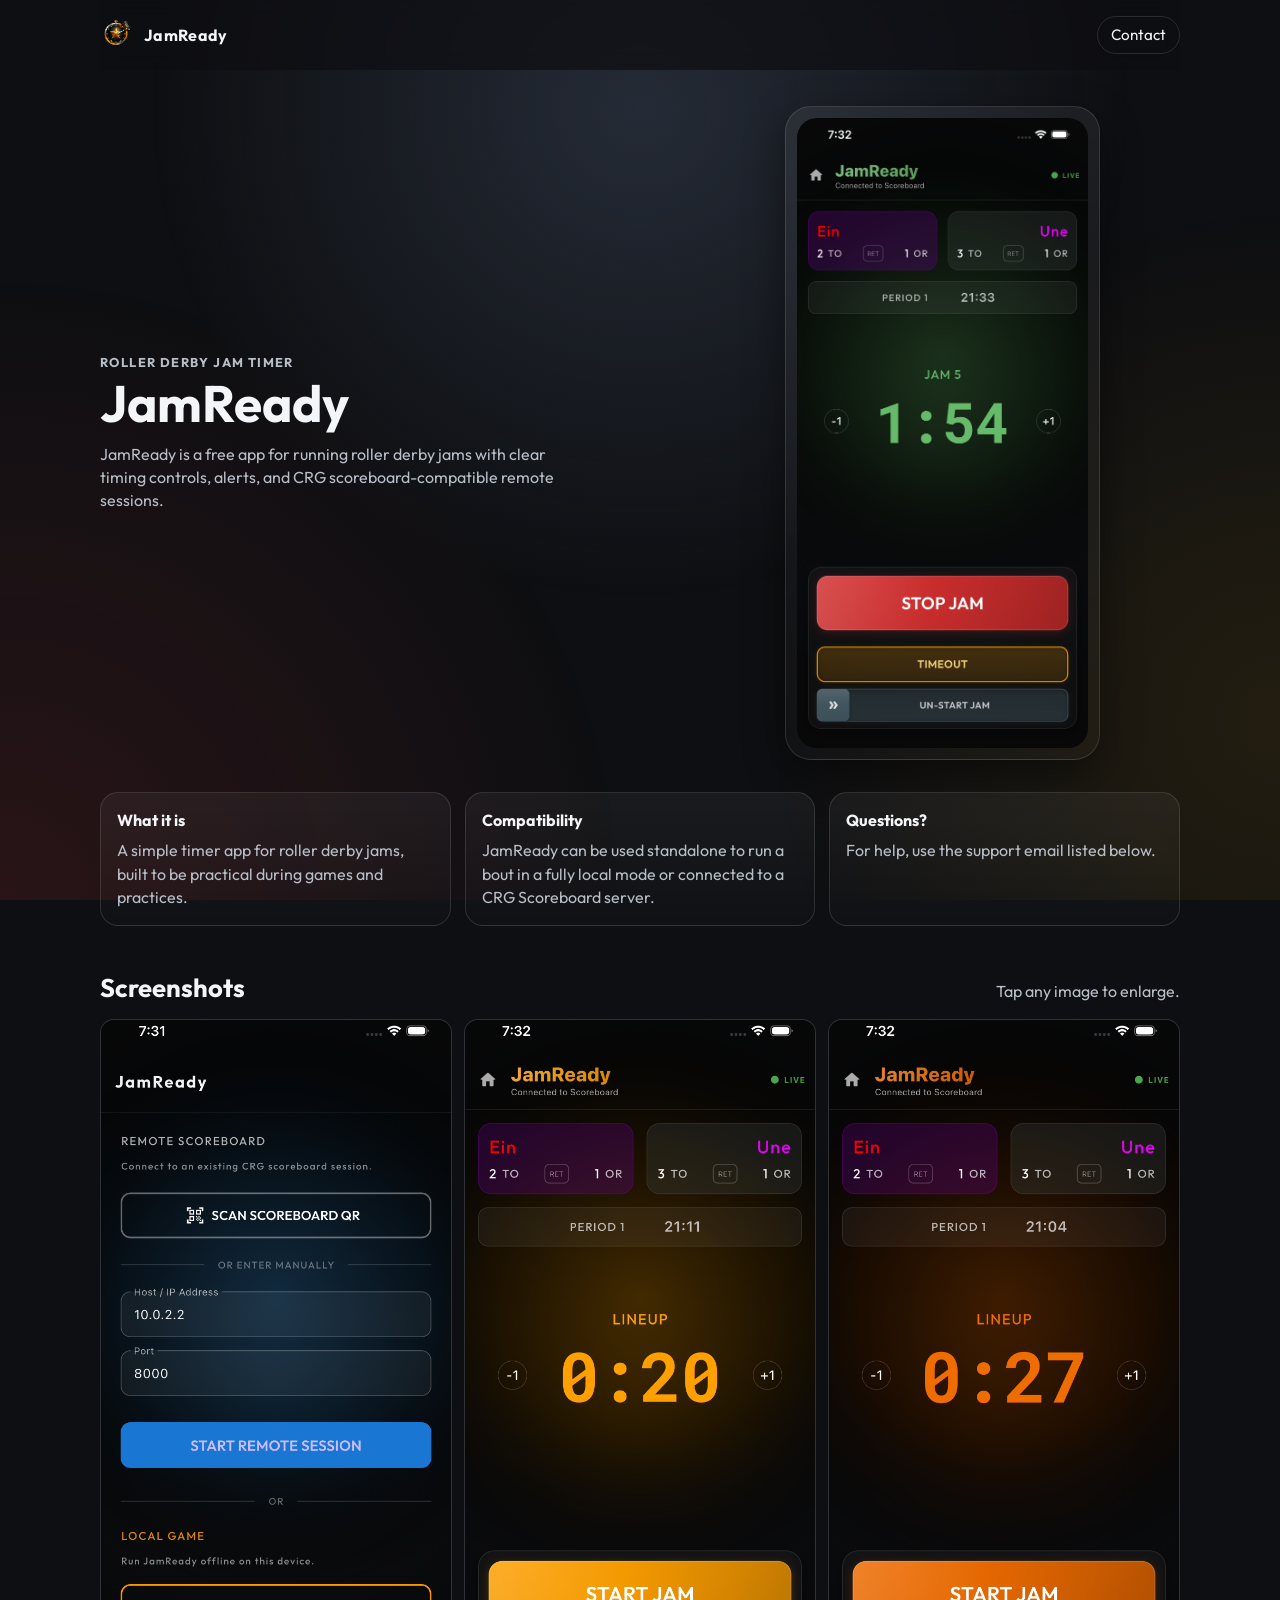
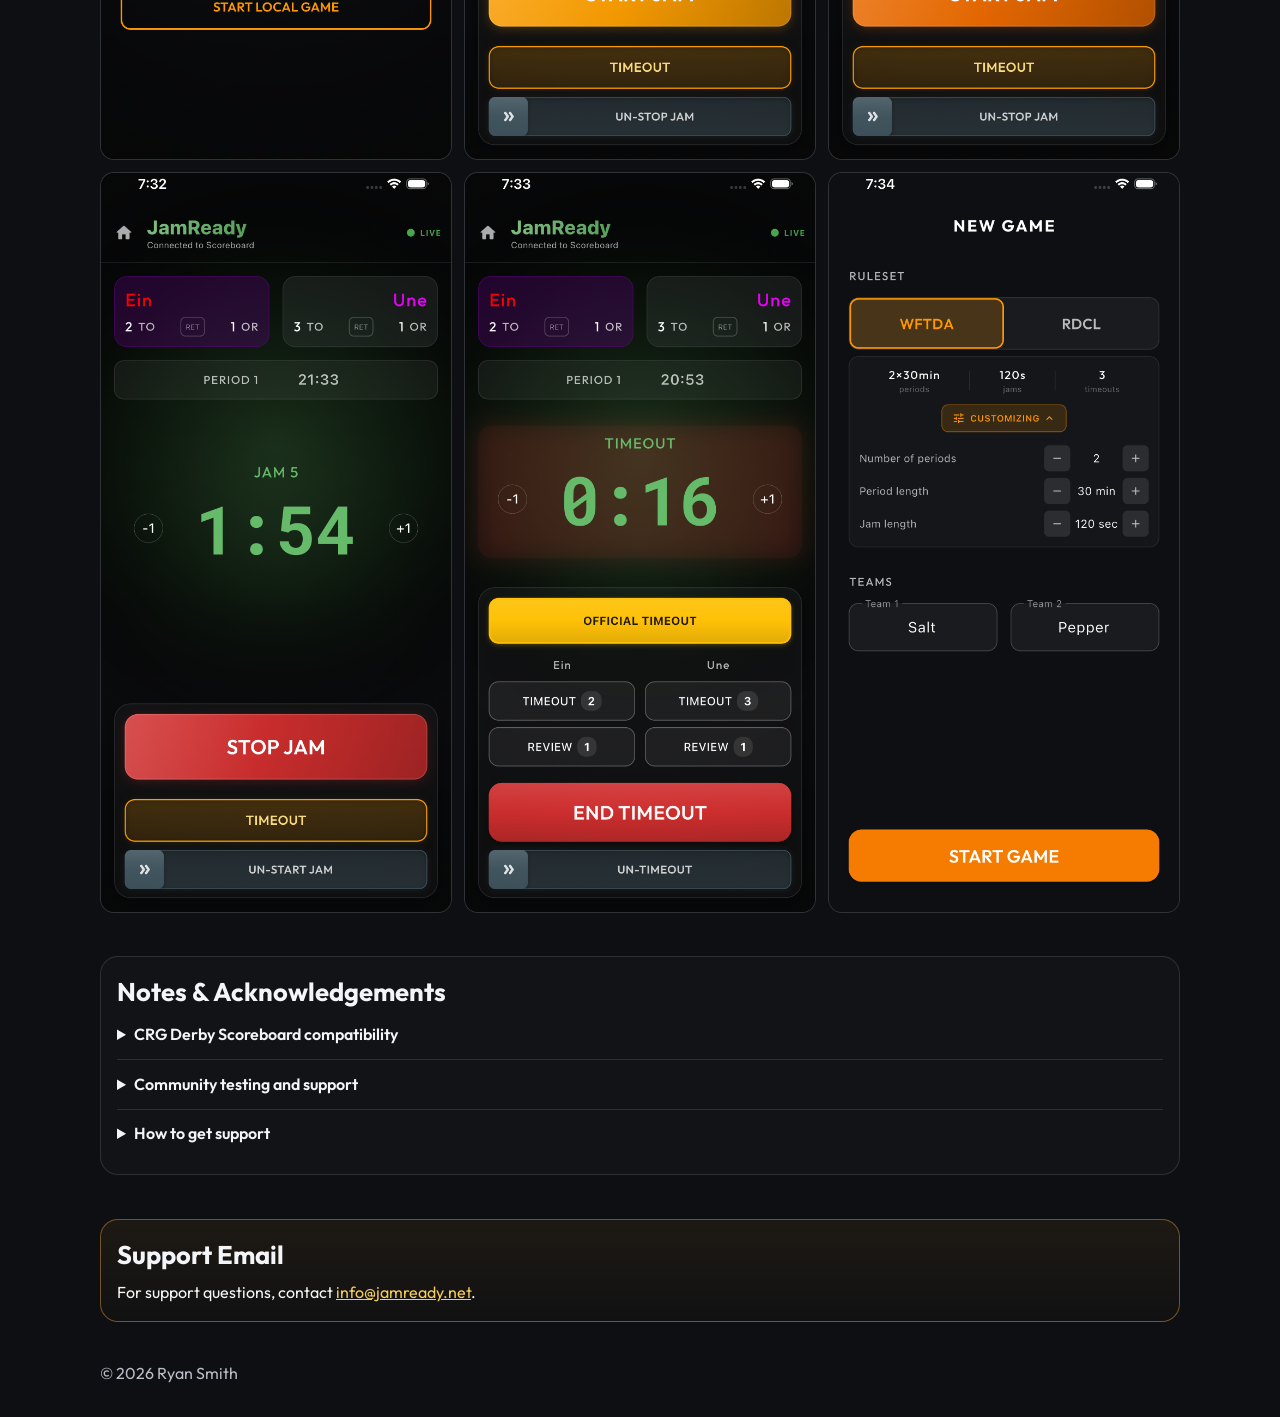
==== support-page/index.html @ 0a250251 "Update scoreboard compatibility note on support page - Clarified that JamReady is tested against spe" ====
<!doctype html>
<html lang="en">
  <head>
    <meta charset="UTF-8" />
    <meta name="viewport" content="width=device-width, initial-scale=1" />
    <title>JamReady</title>
    <meta
      name="description"
      content="JamReady is a free roller derby jam timer app with local and remote scoreboard-compatible modes."
    />
    <link rel="icon" type="image/png" href="assets/icon/icon.png" />
    <link rel="preconnect" href="https://fonts.googleapis.com" />
    <link rel="preconnect" href="https://fonts.gstatic.com" crossorigin />
    <link
      href="https://fonts.googleapis.com/css2?family=Outfit:wght@400;500;600;700;800&family=Roboto+Mono:wght@500;700&display=swap"
      rel="stylesheet"
    />
    <link rel="stylesheet" href="styles.css" />
  </head>
  <body>
    <div class="bg-glow" aria-hidden="true"></div>

    <header class="site-header wrap">
      <a class="brand" href="#top" aria-label="JamReady home">
        <img src="assets/icon/icon.png" alt="JamReady icon" />
        <span>JamReady</span>
      </a>
      <a class="support-link" href="#support">Contact</a>
    </header>

    <main id="top">
      <section class="hero wrap">
        <div class="hero-copy">
          <p class="eyebrow">Roller Derby Jam Timer</p>
          <h1>JamReady</h1>
          <p>
            JamReady is a free app for running roller derby jams with clear
            timing controls, alerts, and CRG scoreboard-compatible remote sessions.
          </p>
        </div>
        <div class="hero-shot">
          <img
            src="assets/screenshots/stop-jam.png"
            alt="JamReady stop jam"
            loading="eager"
          />
        </div>
      </section>

      <section class="highlights wrap" aria-label="Key app highlights">
        <article>
          <h2>What it is</h2>
          <p>
            A simple timer app for roller derby jams, built to be practical
            during games and practices.
          </p>
        </article>
        <article>
          <h2>Compatibility</h2>
          <p>
            JamReady can be used standalone to run a bout in a fully
            local mode or connected to a CRG Scoreboard server.
          </p>
        </article>
        <article>
          <h2>Questions?</h2>
          <p>
            For help, use the support email listed below.
          </p>
        </article>
      </section>

      <section id="screenshots" class="screens wrap">
        <div class="section-head">
          <h2>Screenshots</h2>
          <p>Tap any image to enlarge.</p>
        </div>
        <div class="shot-grid">
          <button class="shot" data-full="assets/screenshots/home-page.png">
            <img src="assets/screenshots/home-page.png" alt="Home page screen" loading="lazy" />
          </button>
          <button class="shot" data-full="assets/screenshots/lineup-warning.png">
            <img src="assets/screenshots/lineup-warning.png" alt="Lineup warning state" loading="lazy" />
          </button>
          <button class="shot" data-full="assets/screenshots/lineup-alert.png">
            <img src="assets/screenshots/lineup-alert.png" alt="Lineup alert state" loading="lazy" />
          </button>
          <button class="shot" data-full="assets/screenshots/stop-jam.png">
            <img src="assets/screenshots/stop-jam.png" alt="Stop jam control state" loading="lazy" />
          </button>
          <button class="shot" data-full="assets/screenshots/timeout.png">
            <img src="assets/screenshots/timeout.png" alt="Timeout control state" loading="lazy" />
          </button>
          <button class="shot" data-full="assets/screenshots/custom-local.png">
            <img src="assets/screenshots/custom-local.png" alt="Local mode setup screen" loading="lazy" />
          </button>
        </div>
      </section>

      <section id="faq" class="faq wrap">
        <h2>Notes & Acknowledgements</h2>
        <details>
          <summary>CRG Derby Scoreboard compatibility</summary>
          <p>
            JamReady is an independent project, but is compatible with
            <a href="https://github.com/rollerderby/scoreboard" target="_blank" rel="noopener noreferrer">CRG Derby Scoreboard</a>.
            The work they've done for the community is greatly appreciated!
          </p>
          <p>JamReady is tested against the following scoreboard versions before releases but may work with other versions.</p>
          <ul>
            <li>v2023.7</li>
            <li>v2025.0</li>
            <li>v2025.1</li>
            <li>v2025.2</li>
            <li>v2025.3</li>
            <li>v2025.4</li>
            <li>v2025.5</li>
            <li>v2025.6</li>
            <li>v2025.7</li>
            <li>v2025.8</li>
            <li>v2025.9</li>
          </ul>
        </details>
        <details>
          <summary>Community testing and support</summary>
          <p>
            Thanks to
            <a href="https://www.seattlederbybrats.com" target="_blank" rel="noopener noreferrer">Seattle Derby Brats</a>
            and
            <a href="https://sites.google.com/rainierrollerriot.com/rainierrollerriot/" target="_blank" rel="noopener noreferrer">Rainier Roller Riot</a>,
            both 501(c)(3) organizations, for helping test this app.
            If you are able, please consider making a small donation to support their programs.
          </p>
        </details>
        <details>
          <summary>How to get support</summary>
          <p>
            Email
            <a href="mailto:info@jamready.net">info@jamready.net</a>
            with your device model, app version, and a short issue summary.
          </p>
        </details>
      </section>

      <section id="support" class="support wrap">
        <h2>Support Email</h2>
        <p>
          For support questions, contact
          <a href="mailto:info@jamready.net">info@jamready.net</a>.
        </p>
      </section>
    </main>

    <footer class="site-footer wrap">
      <p>© <span id="year"></span> Ryan Smith</p>
    </footer>

    <dialog id="lightbox" class="lightbox">
      <button class="lightbox-close" aria-label="Close image">Close</button>
      <img src="" alt="Expanded screenshot" />
    </dialog>

    <script src="script.js"></script>
  </body>
</html>
---- support-page/styles.css ----
:root {
  --bg: #0e0f12;
  --bg-soft: #14161b;
  --panel: #1e2229;
  --text: #f3f5f8;
  --muted: #b8bec8;
  --healthy: #16a34a;
  --warn: #e6a400;
  --alert: #c4572a;
  --critical: #cf3636;
  --line: rgba(255, 255, 255, 0.12);
  --radius: 18px;
  --shadow: 0 14px 40px rgba(0, 0, 0, 0.45);
}

* {
  box-sizing: border-box;
}

html,
body {
  margin: 0;
  padding: 0;
}

body {
  font-family: "Outfit", "Segoe UI", sans-serif;
  color: var(--text);
  background: var(--bg);
  min-height: 100vh;
  line-height: 1.45;
}

.bg-glow {
  position: fixed;
  inset: 0;
  pointer-events: none;
  background:
    radial-gradient(circle at 50% 12%, rgba(45, 53, 67, 0.75), transparent 48%),
    radial-gradient(circle at 0% 100%, rgba(207, 54, 54, 0.14), transparent 40%),
    radial-gradient(circle at 100% 80%, rgba(230, 164, 0, 0.1), transparent 35%);
  z-index: -1;
}

.wrap {
  width: min(1080px, calc(100vw - 2rem));
  margin: 0 auto;
}

.site-header {
  display: flex;
  align-items: center;
  justify-content: space-between;
  padding: 1rem 0;
  position: sticky;
  top: 0;
  backdrop-filter: blur(8px);
  background: rgba(14, 15, 18, 0.72);
  z-index: 12;
}

.brand {
  display: inline-flex;
  align-items: center;
  gap: 0.75rem;
  text-decoration: none;
  color: var(--text);
  font-weight: 700;
  letter-spacing: 0.3px;
}

.brand img {
  width: 2rem;
  height: 2rem;
  border-radius: 0.6rem;
}

.support-link {
  color: var(--text);
  text-decoration: none;
  border: 1px solid var(--line);
  padding: 0.45rem 0.8rem;
  border-radius: 999px;
  font-size: 0.95rem;
}

.hero {
  display: grid;
  grid-template-columns: 1.1fr 0.9fr;
  gap: 1.5rem;
  padding: 2.2rem 0 1rem;
  align-items: center;
}

.eyebrow {
  margin: 0;
  text-transform: uppercase;
  letter-spacing: 1.4px;
  font-size: 0.8rem;
  color: var(--healthy);
  font-weight: 700;
}

h1 {
  margin: 0.35rem 0 0.75rem;
  font-size: clamp(2rem, 5vw, 3.2rem);
  line-height: 1.05;
}

.hero-copy p {
  margin: 0;
  color: var(--muted);
  max-width: 42ch;
}

.hero-actions {
  display: flex;
  gap: 0.75rem;
  margin-top: 1.2rem;
}

.btn {
  text-decoration: none;
  border-radius: 12px;
  padding: 0.65rem 1rem;
  font-weight: 600;
  border: 1px solid transparent;
}

.btn-primary {
  color: #111;
  background: linear-gradient(140deg, #f5c348, #d18e23);
}

.btn-ghost {
  color: var(--text);
  border-color: var(--line);
  background: rgba(255, 255, 255, 0.02);
}

.hero-shot {
  justify-self: center;
  background: linear-gradient(180deg, rgba(255, 255, 255, 0.06), rgba(255, 255, 255, 0.02));
  border: 1px solid var(--line);
  border-radius: 26px;
  padding: 0.7rem;
  box-shadow: var(--shadow);
}

.hero-shot img {
  display: block;
  width: min(100%, 330px);
  max-height: 70vh;
  object-fit: cover;
  border-radius: 20px;
}

.highlights {
  margin-top: 1rem;
  display: grid;
  gap: 0.85rem;
  grid-template-columns: repeat(3, minmax(0, 1fr));
}

.highlights article {
  border: 1px solid var(--line);
  background: linear-gradient(180deg, rgba(255, 255, 255, 0.05), rgba(255, 255, 255, 0.01));
  border-radius: var(--radius);
  padding: 1rem;
}

.highlights h2 {
  margin: 0;
  font-size: 1rem;
}

.highlights p {
  margin: 0.45rem 0 0;
  color: var(--muted);
}

.screens,
.faq,
.support {
  margin-top: 2.7rem;
}

.section-head {
  display: flex;
  align-items: baseline;
  justify-content: space-between;
  gap: 1rem;
  margin-bottom: 0.8rem;
}

.section-head h2,
.faq h2,
.support h2 {
  margin: 0;
  font-size: 1.6rem;
}

.section-head p {
  margin: 0;
  color: var(--muted);
}

.shot-grid {
  display: grid;
  gap: 0.75rem;
  grid-template-columns: repeat(3, minmax(0, 1fr));
}

.shot {
  border: 1px solid var(--line);
  border-radius: 14px;
  padding: 0;
  overflow: hidden;
  background: var(--bg-soft);
  cursor: pointer;
}

.shot img {
  width: 100%;
  aspect-ratio: 9 / 19;
  object-fit: cover;
  display: block;
}

.faq {
  border: 1px solid var(--line);
  border-radius: var(--radius);
  padding: 1rem;
  background: rgba(255, 255, 255, 0.02);
}

details {
  border-top: 1px solid var(--line);
  padding: 0.8rem 0;
}

details:first-of-type {
  border-top: 0;
}

summary {
  cursor: pointer;
  font-weight: 600;
}

details p {
  color: var(--muted);
  margin: 0.55rem 0 0;
}

a {
  color: #f7cf58;
}

.support {
  border: 1px solid rgba(214, 148, 52, 0.5);
  border-radius: var(--radius);
  padding: 1rem;
  background: linear-gradient(180deg, rgba(214, 148, 52, 0.08), rgba(214, 148, 52, 0.02));
}

.support p {
  margin: 0.55rem 0 0;
}

.tiny {
  color: var(--muted);
  font-size: 0.9rem;
}

.site-footer {
  padding: 2.5rem 0 2rem;
  color: var(--muted);
}

.site-footer p {
  margin: 0;
}

.lightbox {
  width: min(92vw, 460px);
  border: 1px solid var(--line);
  border-radius: 18px;
  padding: 0.9rem;
  background: #0a0b0f;
}

.lightbox::backdrop {
  background: rgba(0, 0, 0, 0.8);
}

.lightbox img {
  width: 100%;
  border-radius: 12px;
}

.lightbox-close {
  display: inline-block;
  margin-bottom: 0.6rem;
  border: 1px solid var(--line);
  border-radius: 999px;
  padding: 0.3rem 0.7rem;
  background: #151821;
  color: var(--text);
  cursor: pointer;
}

@media (max-width: 900px) {
  .hero {
    grid-template-columns: 1fr;
    gap: 1rem;
  }

  .hero-shot {
    justify-self: stretch;
    max-width: 360px;
    width: 100%;
    margin: 0 auto;
  }

  .highlights {
    grid-template-columns: 1fr;
  }

  .shot-grid {
    grid-template-columns: repeat(2, minmax(0, 1fr));
  }
}

@media (max-width: 560px) {
  .site-header {
    padding: 0.7rem 0;
  }

  .support-link {
    font-size: 0.86rem;
  }

  .shot-grid {
    display: flex;
    overflow-x: auto;
    gap: 0.7rem;
    padding-bottom: 0.4rem;
    scroll-snap-type: x mandatory;
  }

  .shot {
    flex: 0 0 44vw;
    scroll-snap-align: center;
  }
}
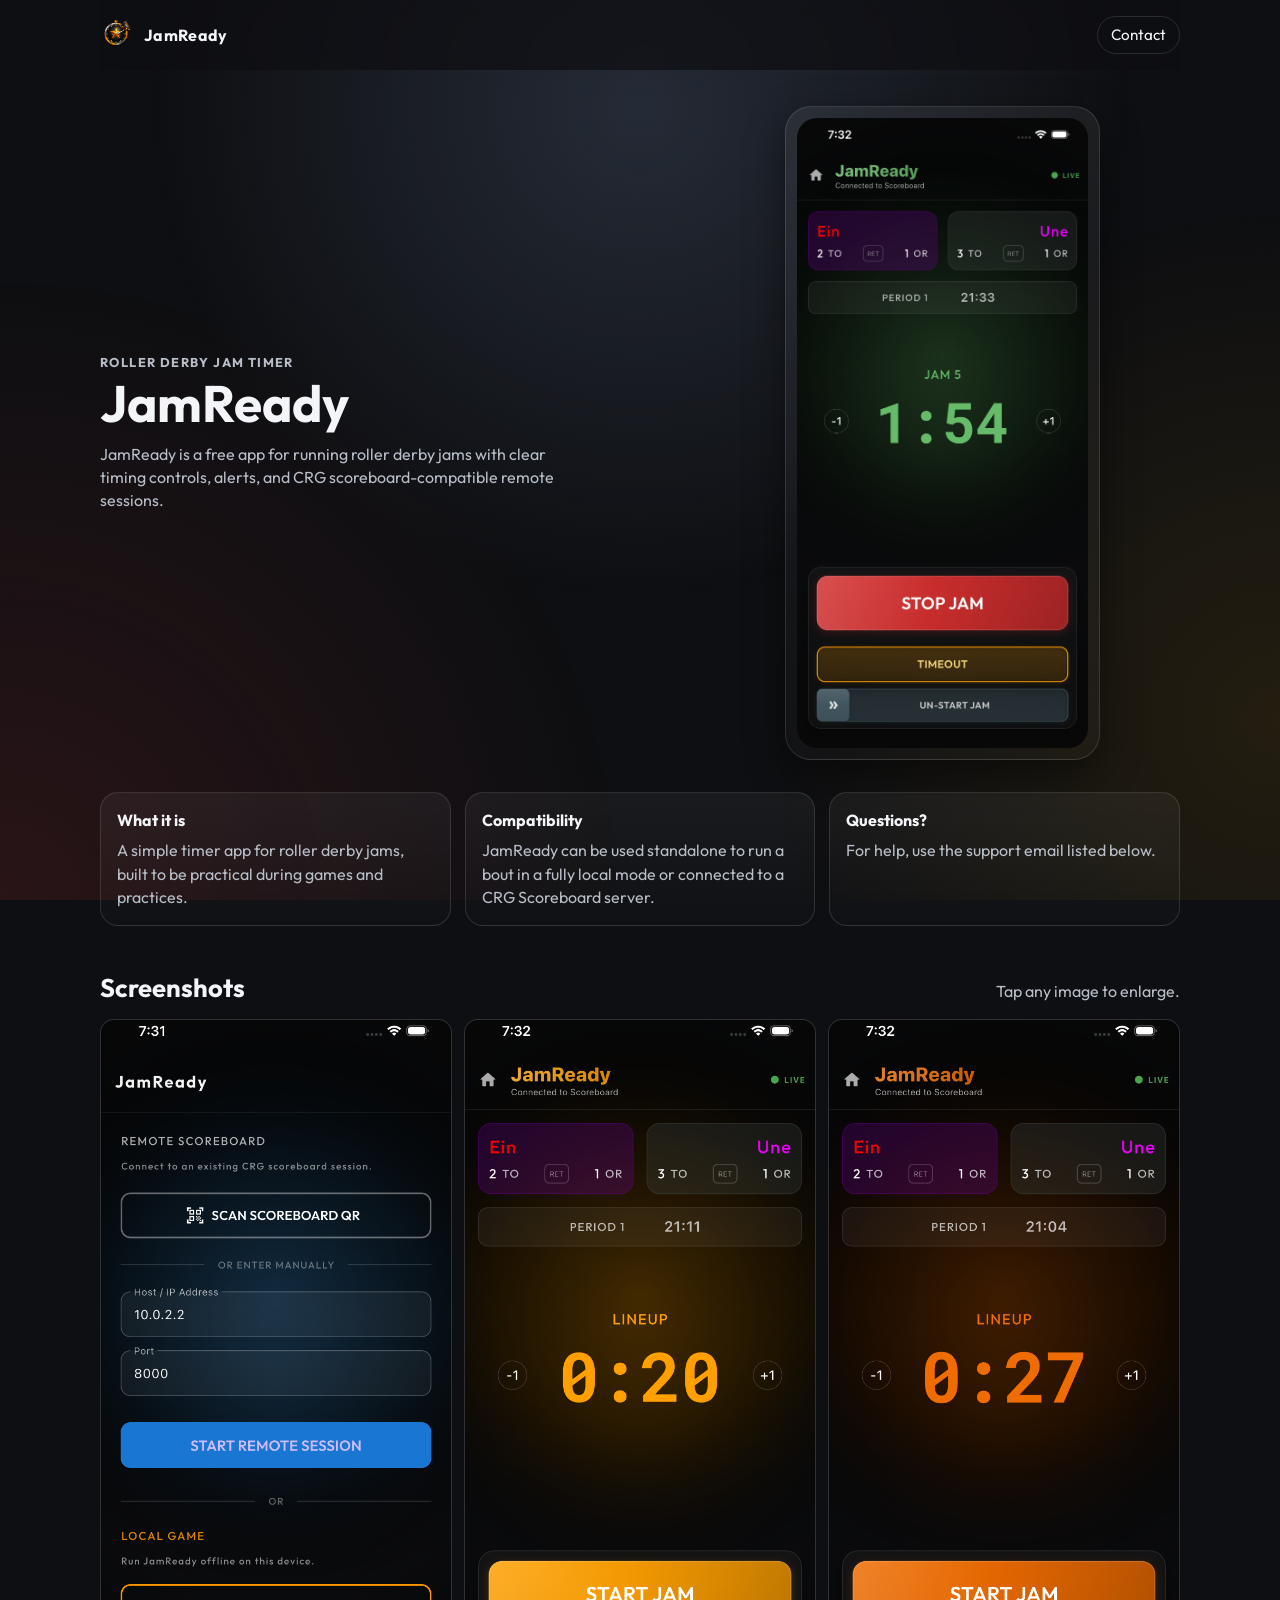
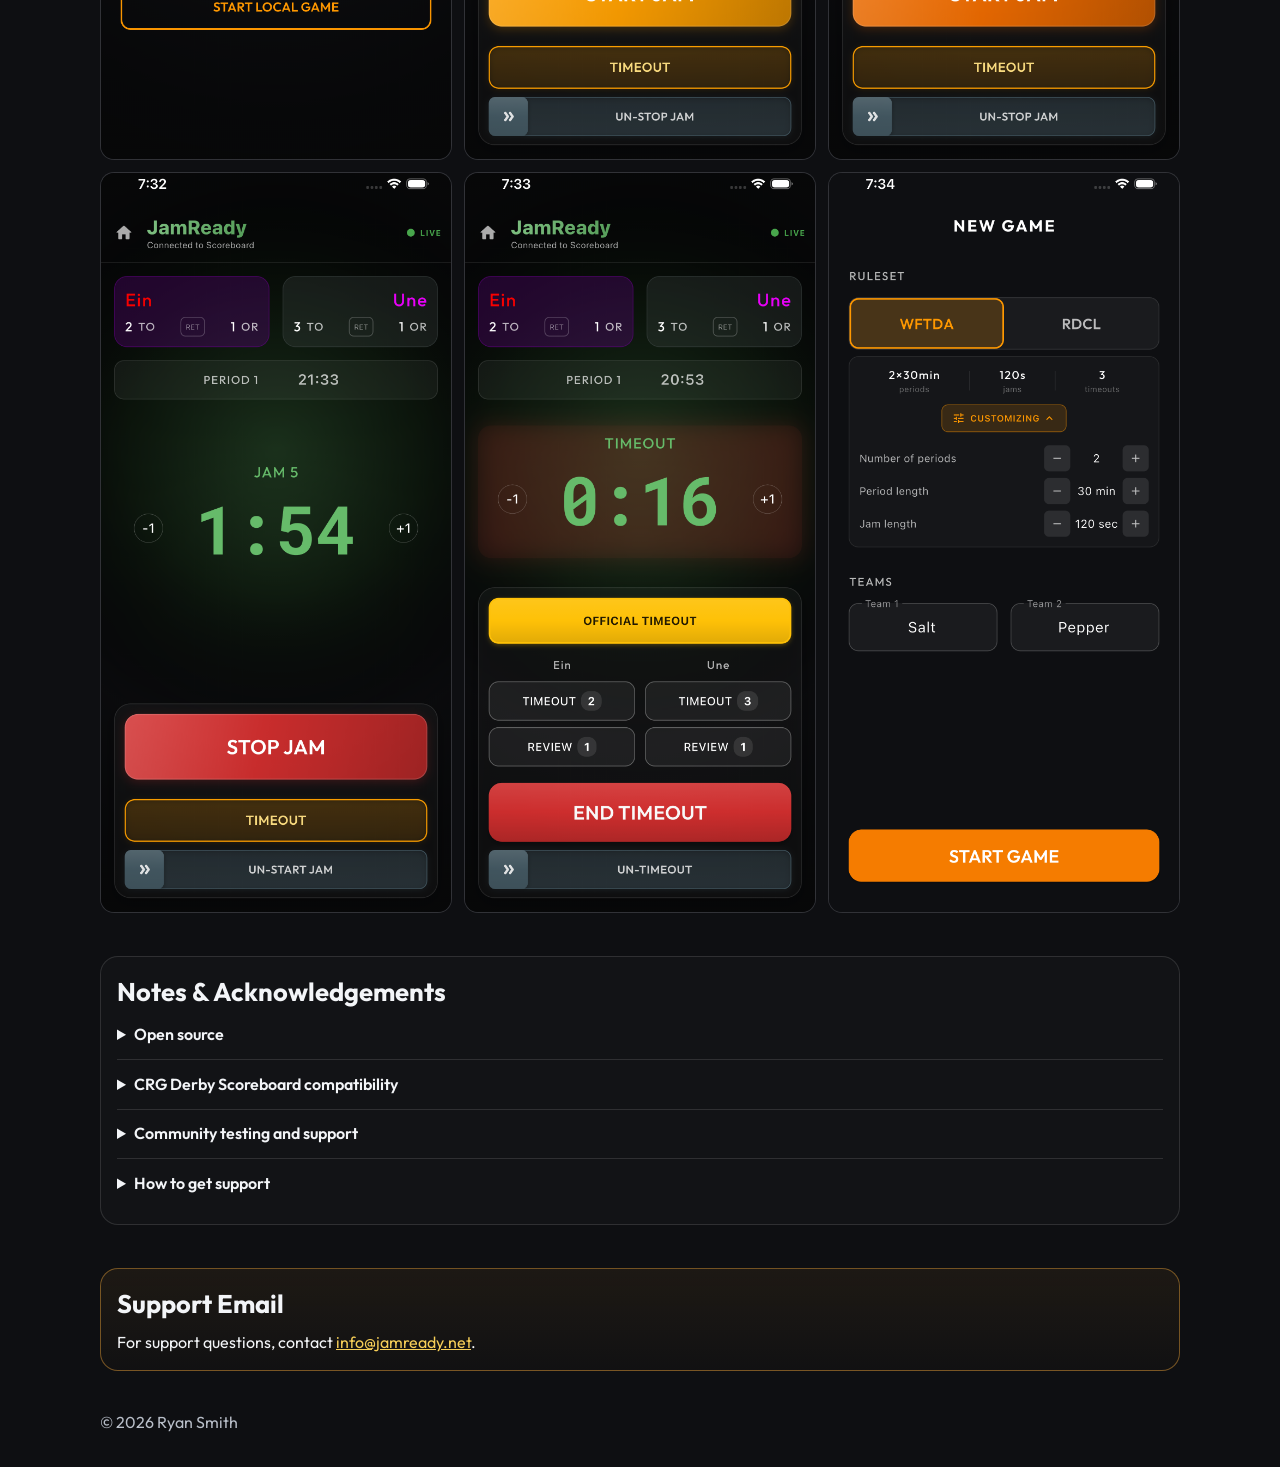
==== commit 99532c14: "Add open source details to FAQ section on support page - Added a new `<details>` section in `index.h" ====
--- a/support-page/index.html
+++ b/support-page/index.html
@@ -100,6 +100,13 @@
       <section id="faq" class="faq wrap">
         <h2>Notes & Acknowledgements</h2>
         <details>
+          <summary>Open source</summary>
+          <p>
+            JamReady is open source. The code is available on
+            <a href="https://github.com/tanzoniteblack/jamready" target="_blank" rel="noopener noreferrer">GitHub</a>.
+          </p>
+        </details>
+        <details>
           <summary>CRG Derby Scoreboard compatibility</summary>
           <p>
             JamReady is an independent project, but is compatible with
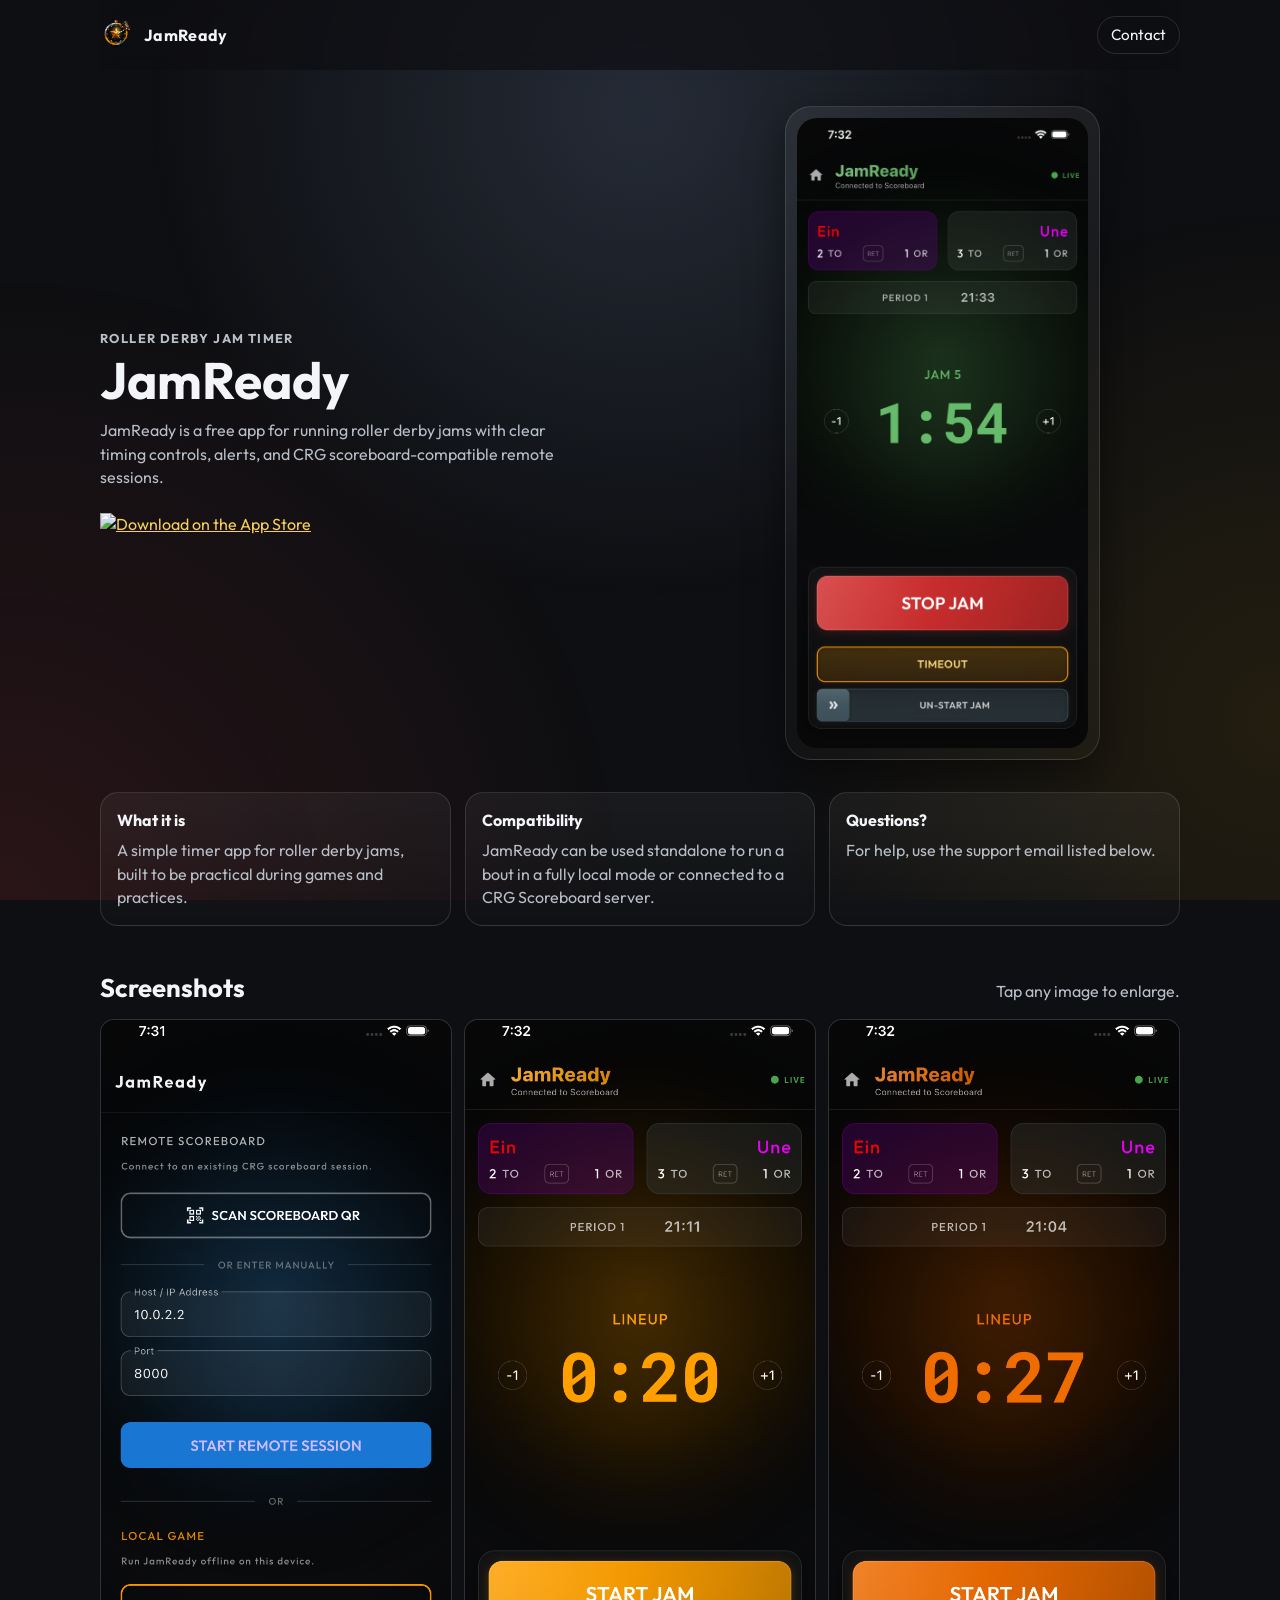
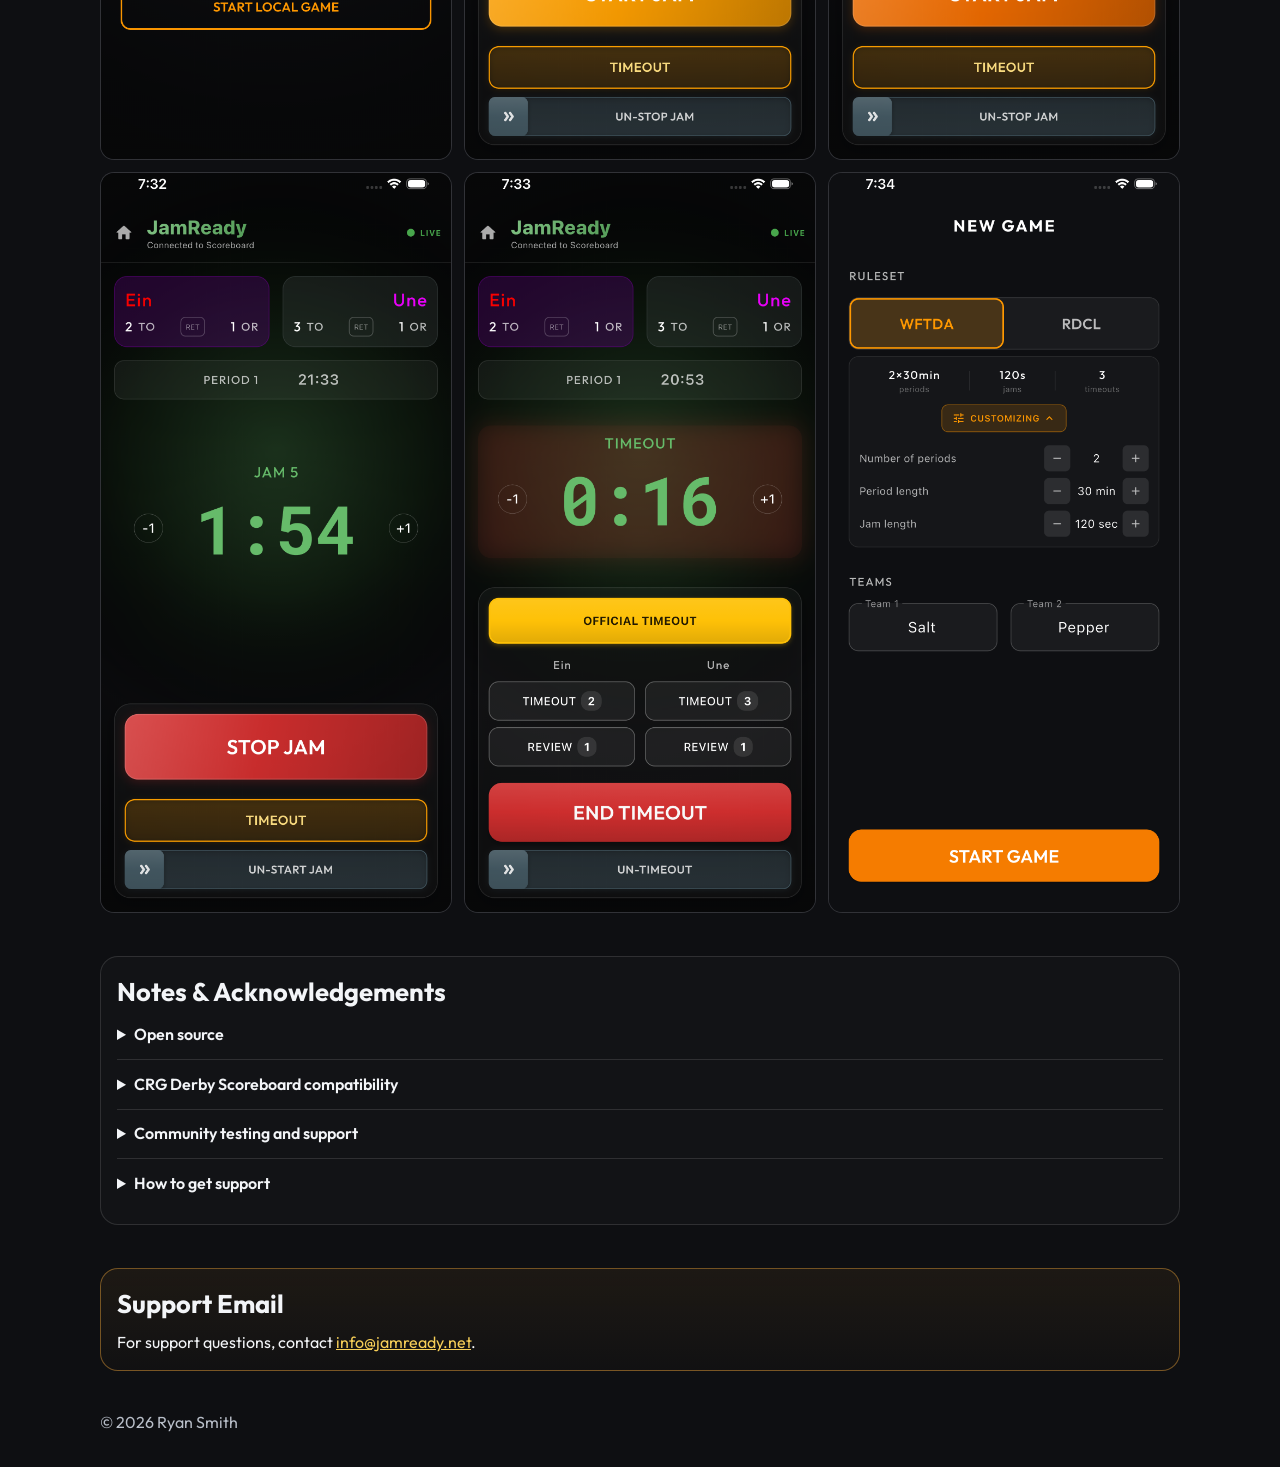
==== commit 786ec001: "Add App Store badge to support page hero JamReady is now live on the iOS App Store. Adds the officia" ====
--- a/support-page/index.html
+++ b/support-page/index.html
@@ -37,6 +37,11 @@
             JamReady is a free app for running roller derby jams with clear
             timing controls, alerts, and CRG scoreboard-compatible remote sessions.
           </p>
+          <div class="store-badges">
+            <a href="https://apps.apple.com/us/app/jamready/id6759724475?itscg=30200&itsct=apps_box_badge&mttnsubad=6759724475" style="display: inline-block;">
+              <img src="https://toolbox.marketingtools.apple.com/api/v2/badges/download-on-the-app-store/black/en-us?releaseDate=1773532800" alt="Download on the App Store" style="width: 244px; height: 82px; vertical-align: middle; object-fit: contain;" />
+            </a>
+          </div>
         </div>
         <div class="hero-shot">
           <img
--- a/support-page/styles.css
+++ b/support-page/styles.css
@@ -113,6 +113,10 @@
   max-width: 42ch;
 }
 
+.store-badges {
+  margin-top: 1.4rem;
+}
+
 .hero-actions {
   display: flex;
   gap: 0.75rem;
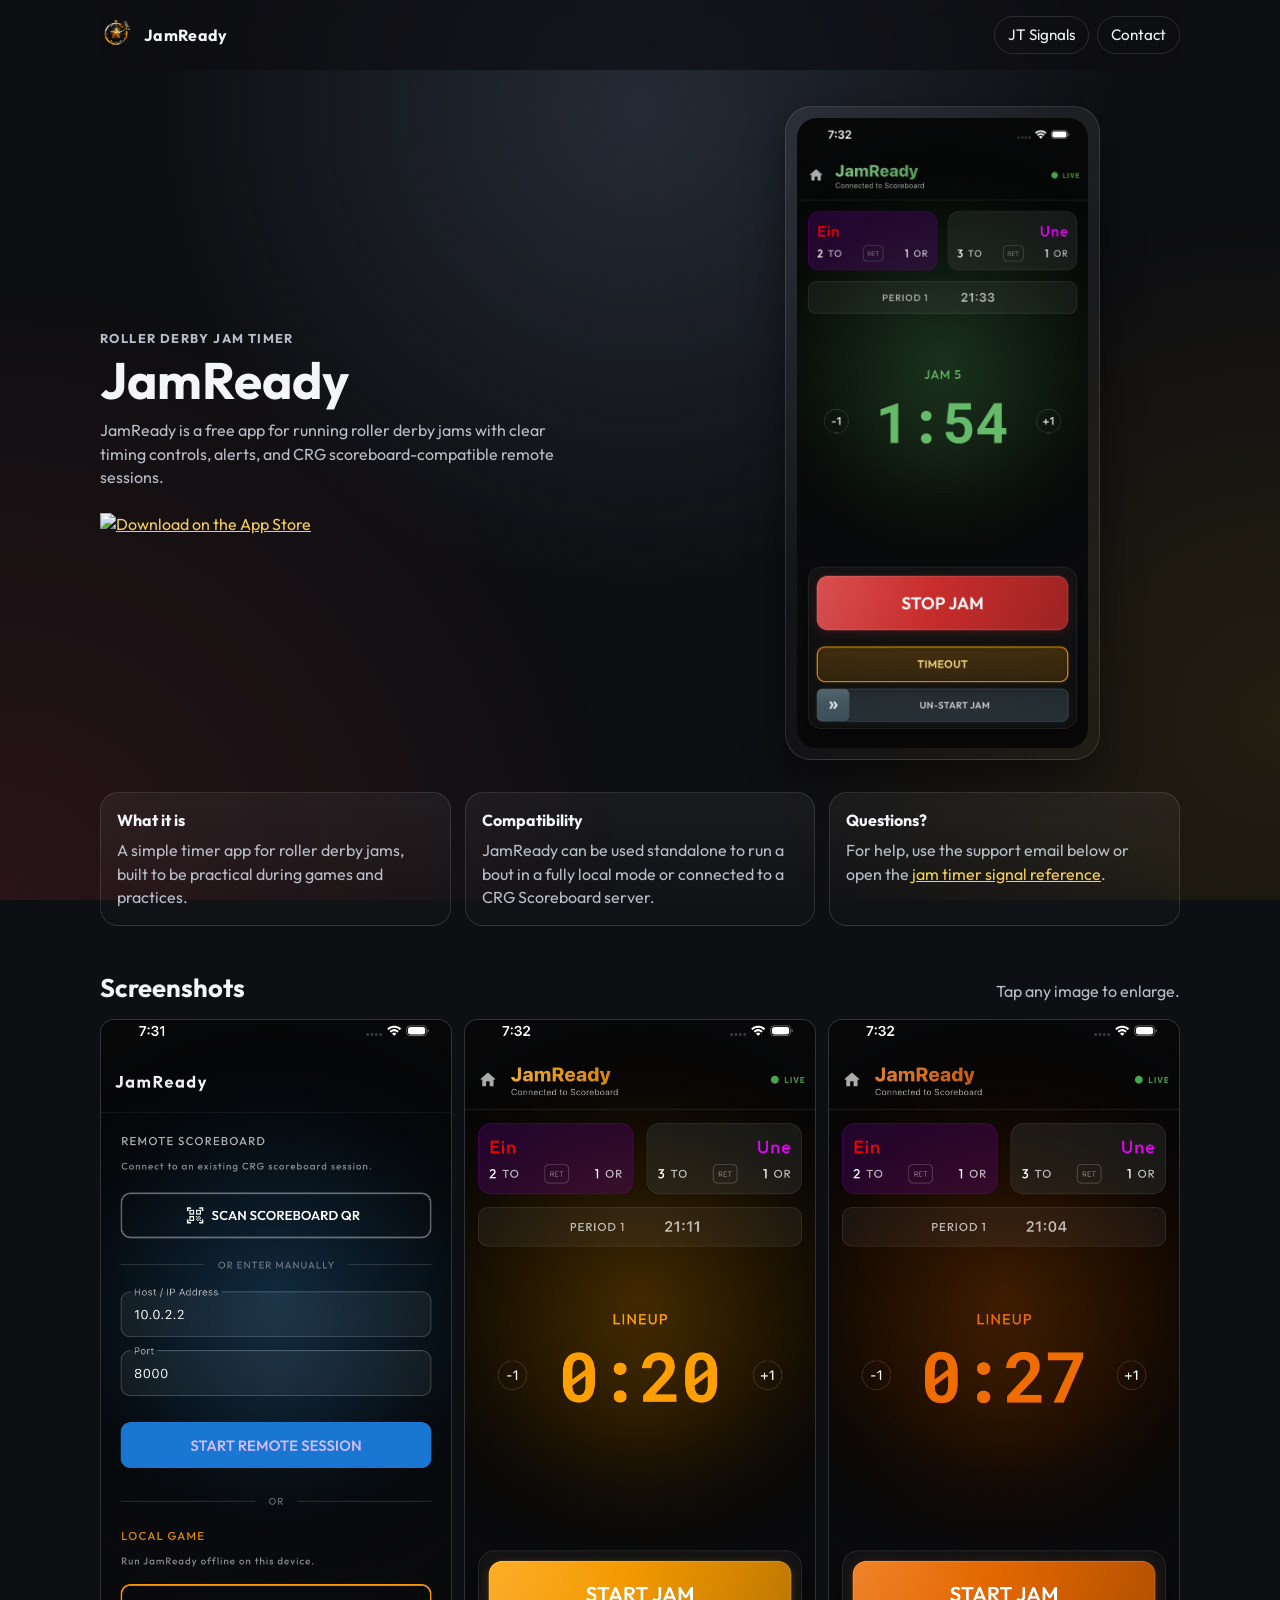
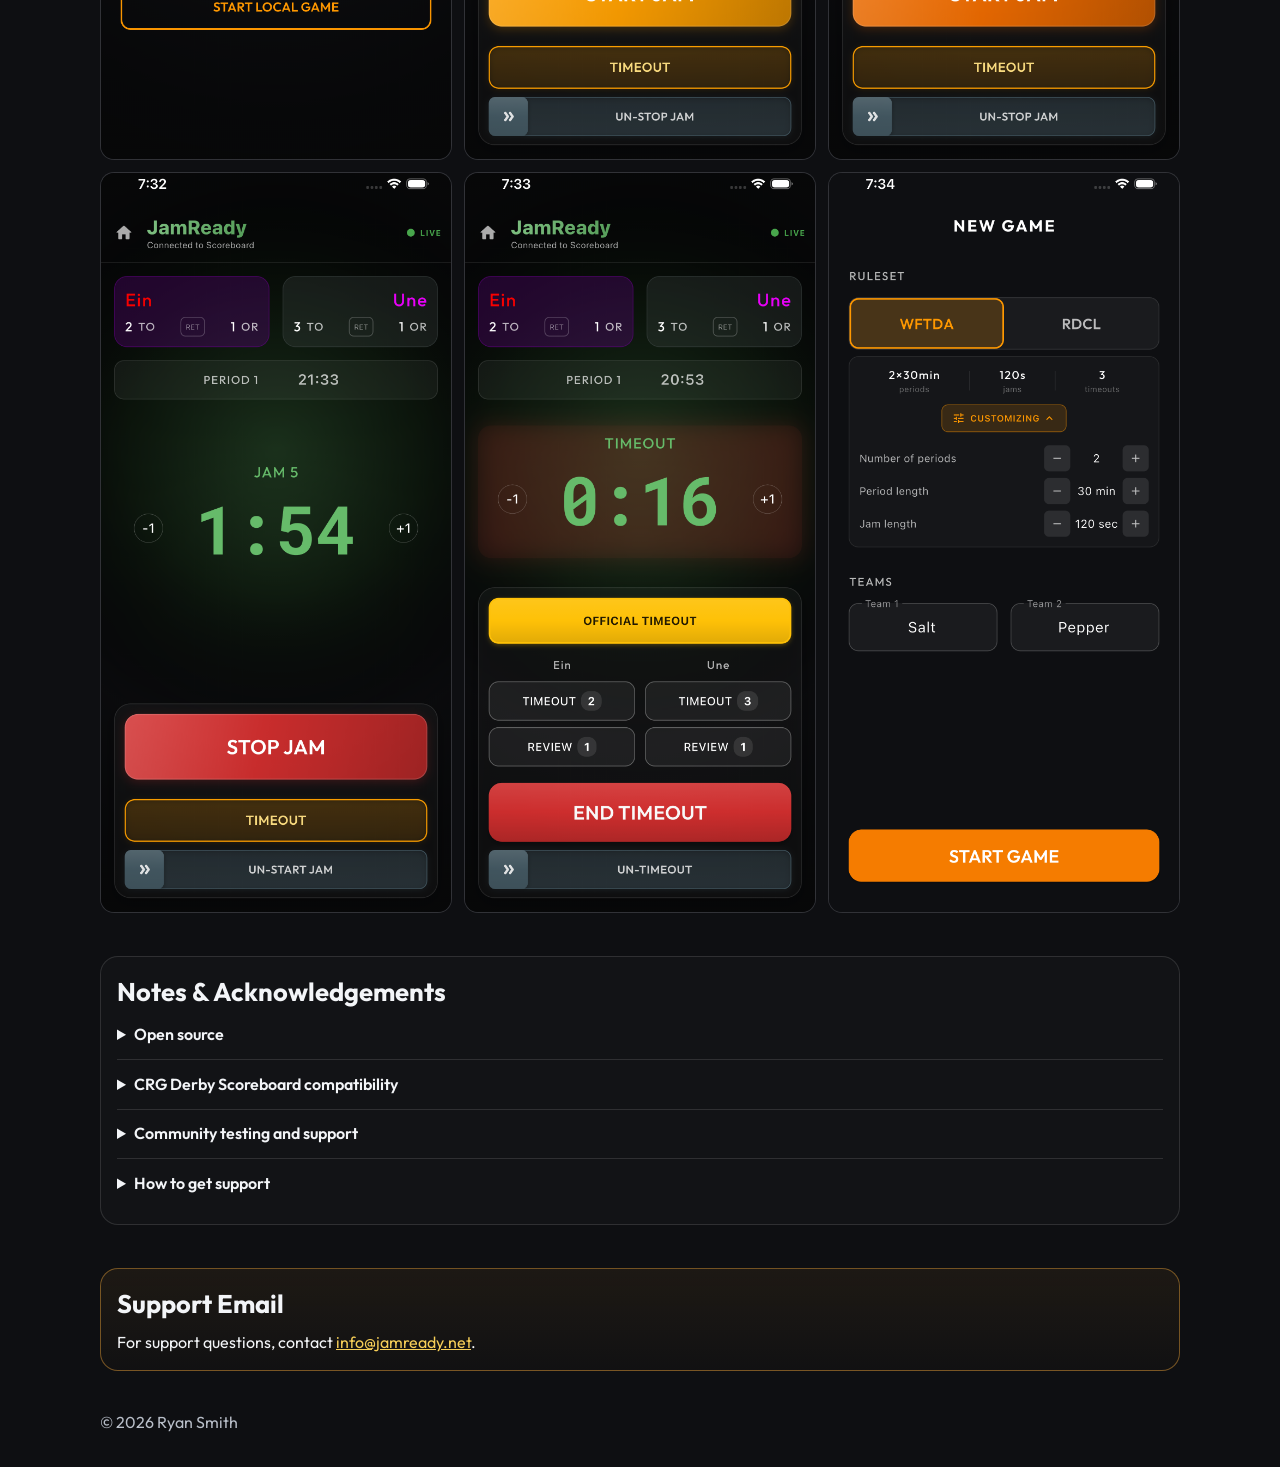
==== commit 03c55390: "Add jam timer signal reference Document Jam Timer whistle and hand-signal responsibilities in both t" ====
--- a/support-page/index.html
+++ b/support-page/index.html
@@ -25,7 +25,10 @@
         <img src="assets/icon/icon.png" alt="JamReady icon" />
         <span>JamReady</span>
       </a>
-      <a class="support-link" href="#support">Contact</a>
+      <nav class="site-nav" aria-label="Site navigation">
+        <a href="jam-timer-procedures/">JT Signals</a>
+        <a href="#support">Contact</a>
+      </nav>
     </header>
 
     <main id="top">
@@ -70,7 +73,8 @@
         <article>
           <h2>Questions?</h2>
           <p>
-            For help, use the support email listed below.
+            For help, use the support email below or open the
+            <a href="jam-timer-procedures/">jam timer signal reference</a>.
           </p>
         </article>
       </section>
--- a/support-page/styles.css
+++ b/support-page/styles.css
@@ -75,7 +75,13 @@
   border-radius: 0.6rem;
 }
 
-.support-link {
+.site-nav {
+  display: flex;
+  align-items: center;
+  gap: 0.55rem;
+}
+
+.site-nav a {
   color: var(--text);
   text-decoration: none;
   border: 1px solid var(--line);
@@ -341,8 +347,13 @@
     padding: 0.7rem 0;
   }
 
-  .support-link {
+  .site-nav {
+    gap: 0.35rem;
+  }
+
+  .site-nav a {
     font-size: 0.86rem;
+    padding: 0.4rem 0.62rem;
   }
 
   .shot-grid {
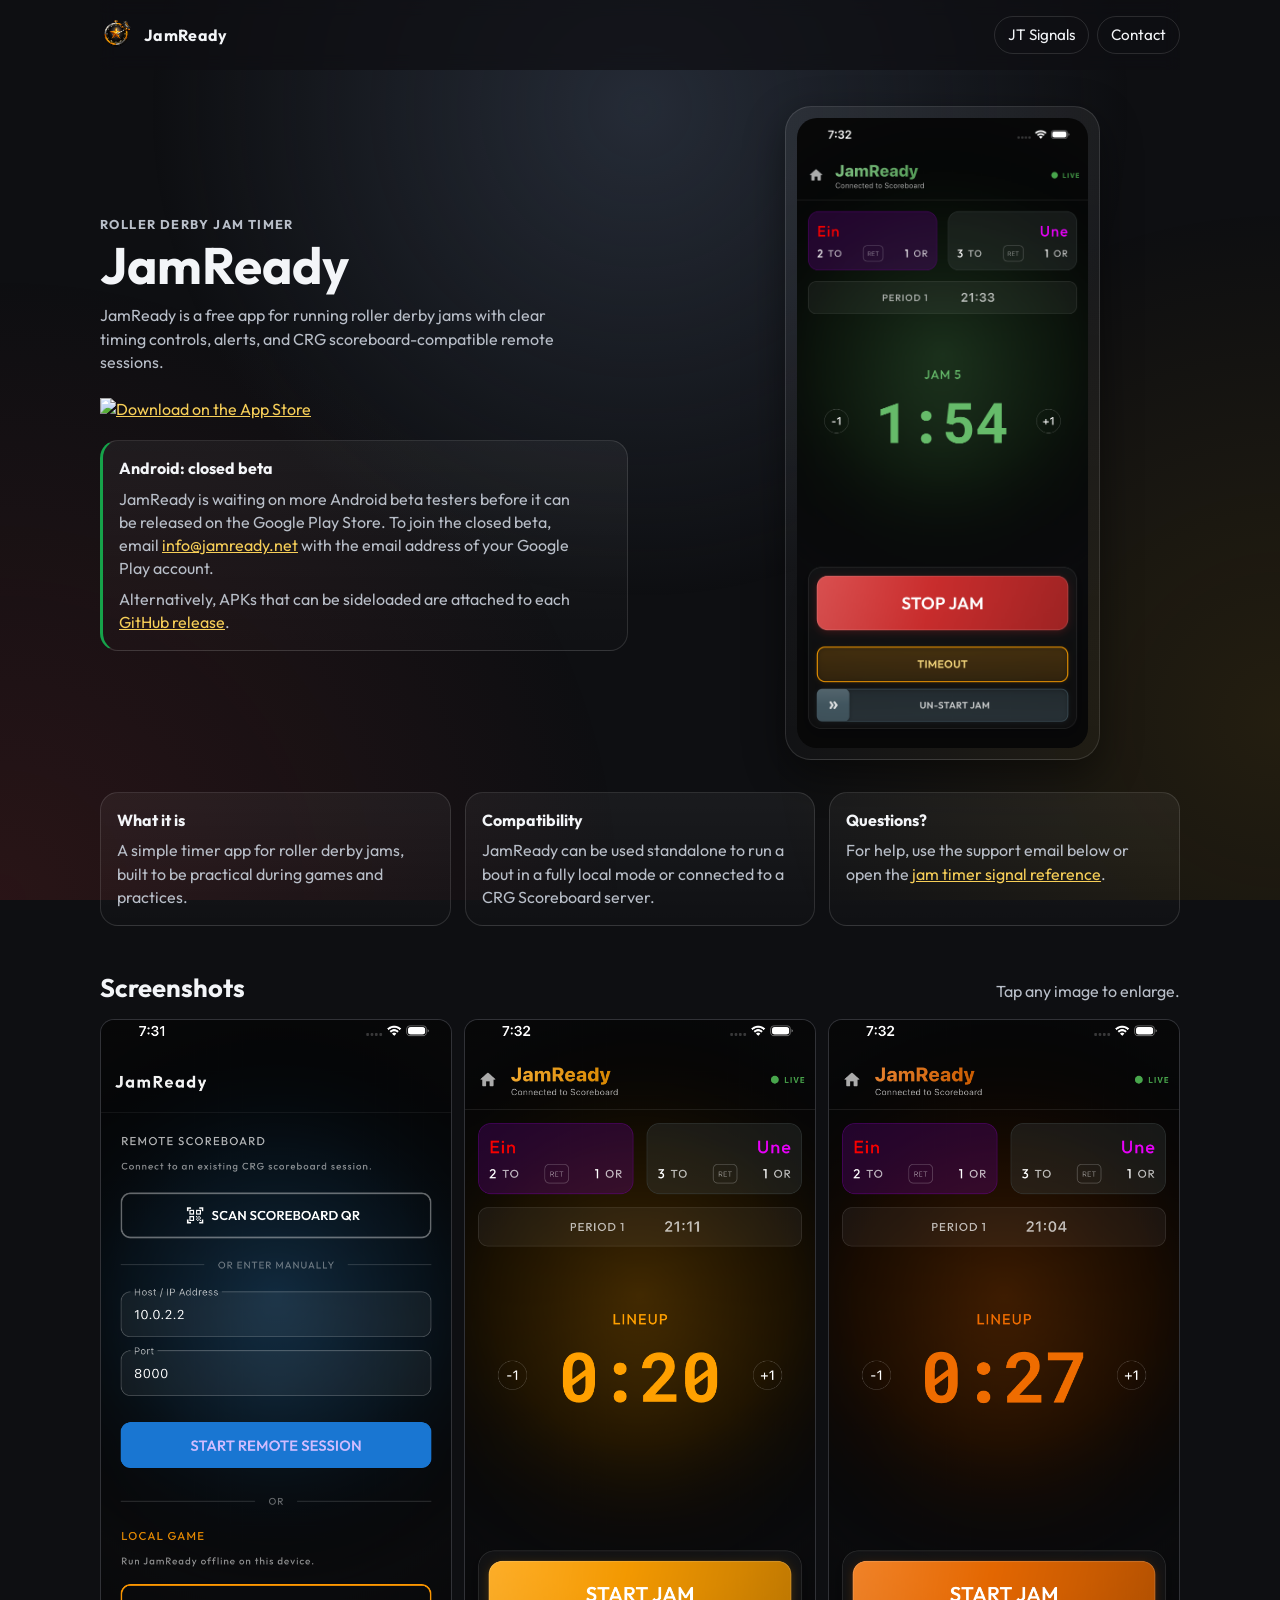
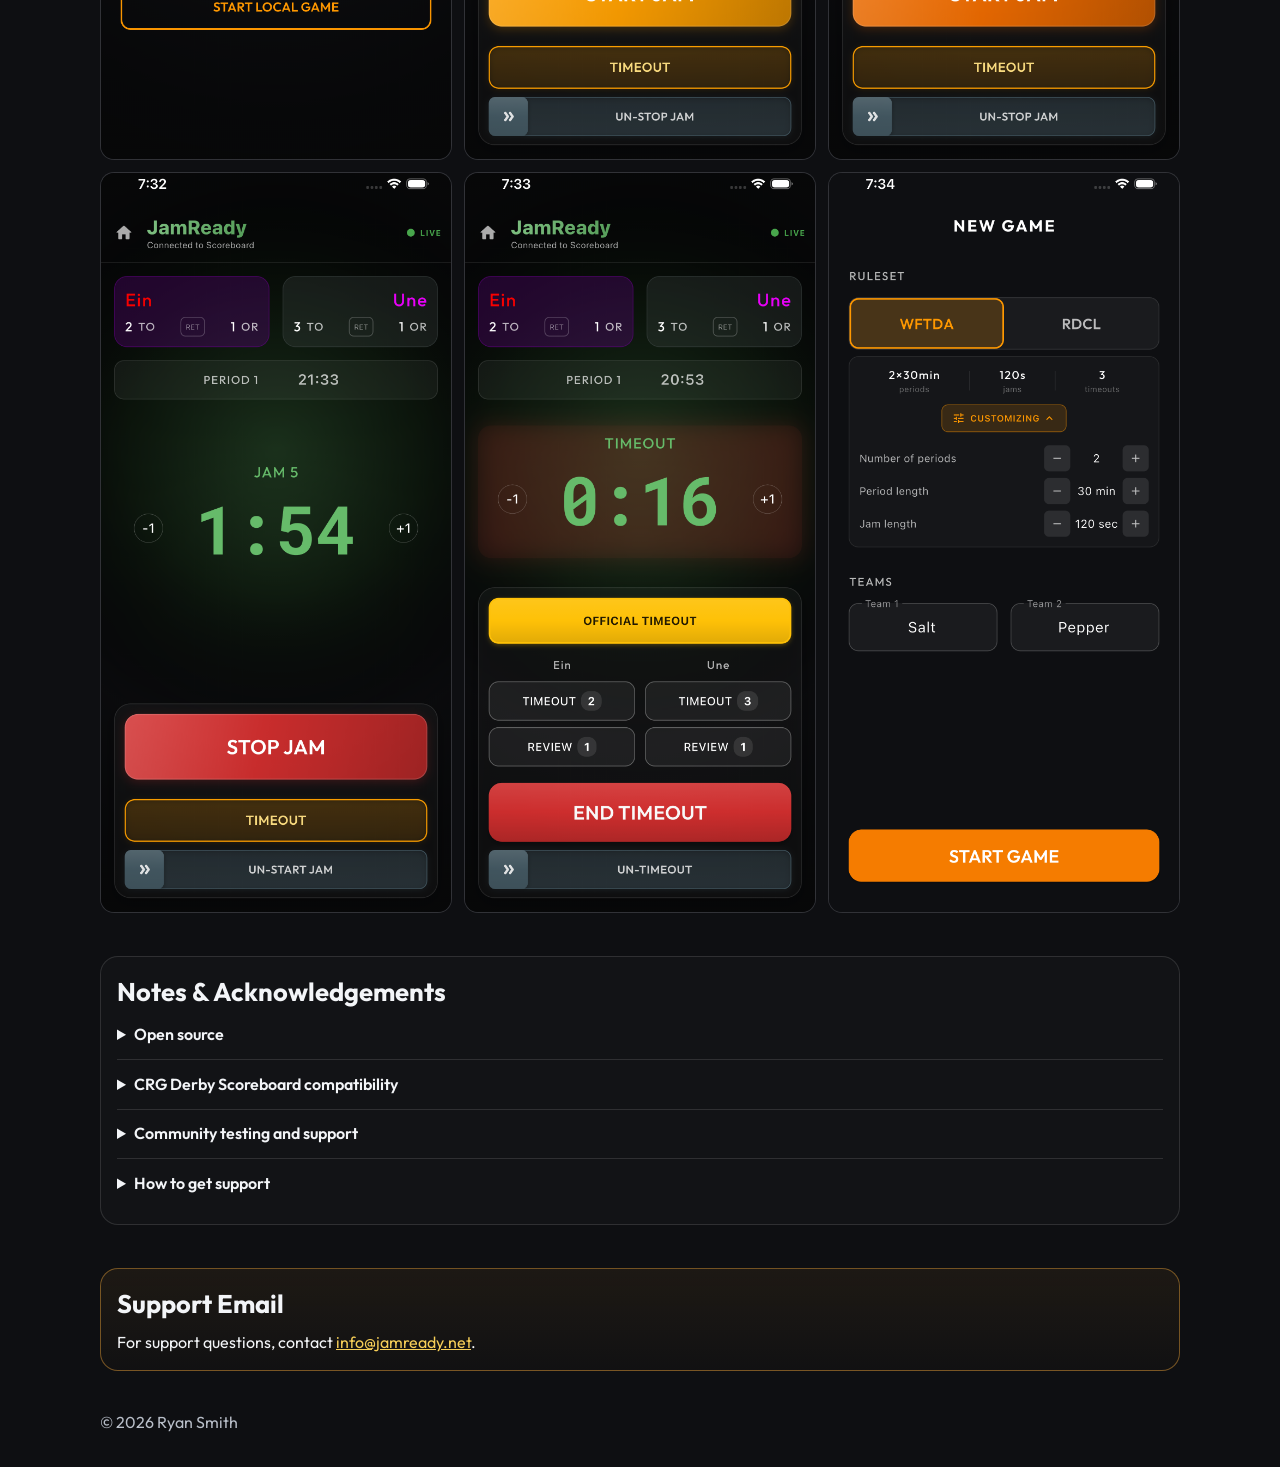
==== commit 01e3fa04: "Add Android closed beta and APK sideload notice to website Co-Authored-By: Claude Opus 5.5 <noreply@" ====
--- a/support-page/index.html
+++ b/support-page/index.html
@@ -44,6 +44,19 @@
             <a href="https://apps.apple.com/us/app/jamready/id6759724475?itscg=30200&itsct=apps_box_badge&mttnsubad=6759724475" style="display: inline-block;">
               <img src="https://toolbox.marketingtools.apple.com/api/v2/badges/download-on-the-app-store/black/en-us?releaseDate=1773532800" alt="Download on the App Store" style="width: 244px; height: 82px; vertical-align: middle; object-fit: contain;" />
             </a>
+          </div>
+          <div class="android-note">
+            <h2>Android: closed beta</h2>
+            <p>
+              JamReady is waiting on more Android beta testers before it can be
+              released on the Google Play Store. To join the closed beta, email
+              <a href="mailto:info@jamready.net?subject=JamReady%20Android%20beta">info@jamready.net</a>
+              with the email address of your Google Play account.
+            </p>
+            <p>
+              Alternatively, APKs that can be sideloaded are attached to each
+              <a href="https://github.com/tanzoniteblack/jamready/releases" target="_blank" rel="noopener noreferrer">GitHub release</a>.
+            </p>
           </div>
         </div>
         <div class="hero-shot">
@@ -124,7 +137,6 @@
           </p>
           <p>JamReady is tested against the following scoreboard versions before releases but may work with other versions.</p>
           <ul>
-            <li>v2023.7</li>
             <li>v2025.0</li>
             <li>v2025.1</li>
             <li>v2025.2</li>
--- a/support-page/styles.css
+++ b/support-page/styles.css
@@ -123,6 +123,25 @@
   margin-top: 1.4rem;
 }
 
+.android-note {
+  margin-top: 1.2rem;
+  max-width: 48ch;
+  border: 1px solid var(--line);
+  border-left: 3px solid var(--healthy);
+  background: linear-gradient(180deg, rgba(255, 255, 255, 0.05), rgba(255, 255, 255, 0.01));
+  border-radius: var(--radius);
+  padding: 1rem;
+}
+
+.android-note h2 {
+  margin: 0;
+  font-size: 1rem;
+}
+
+.hero-copy .android-note p {
+  margin: 0.45rem 0 0;
+}
+
 .hero-actions {
   display: flex;
   gap: 0.75rem;
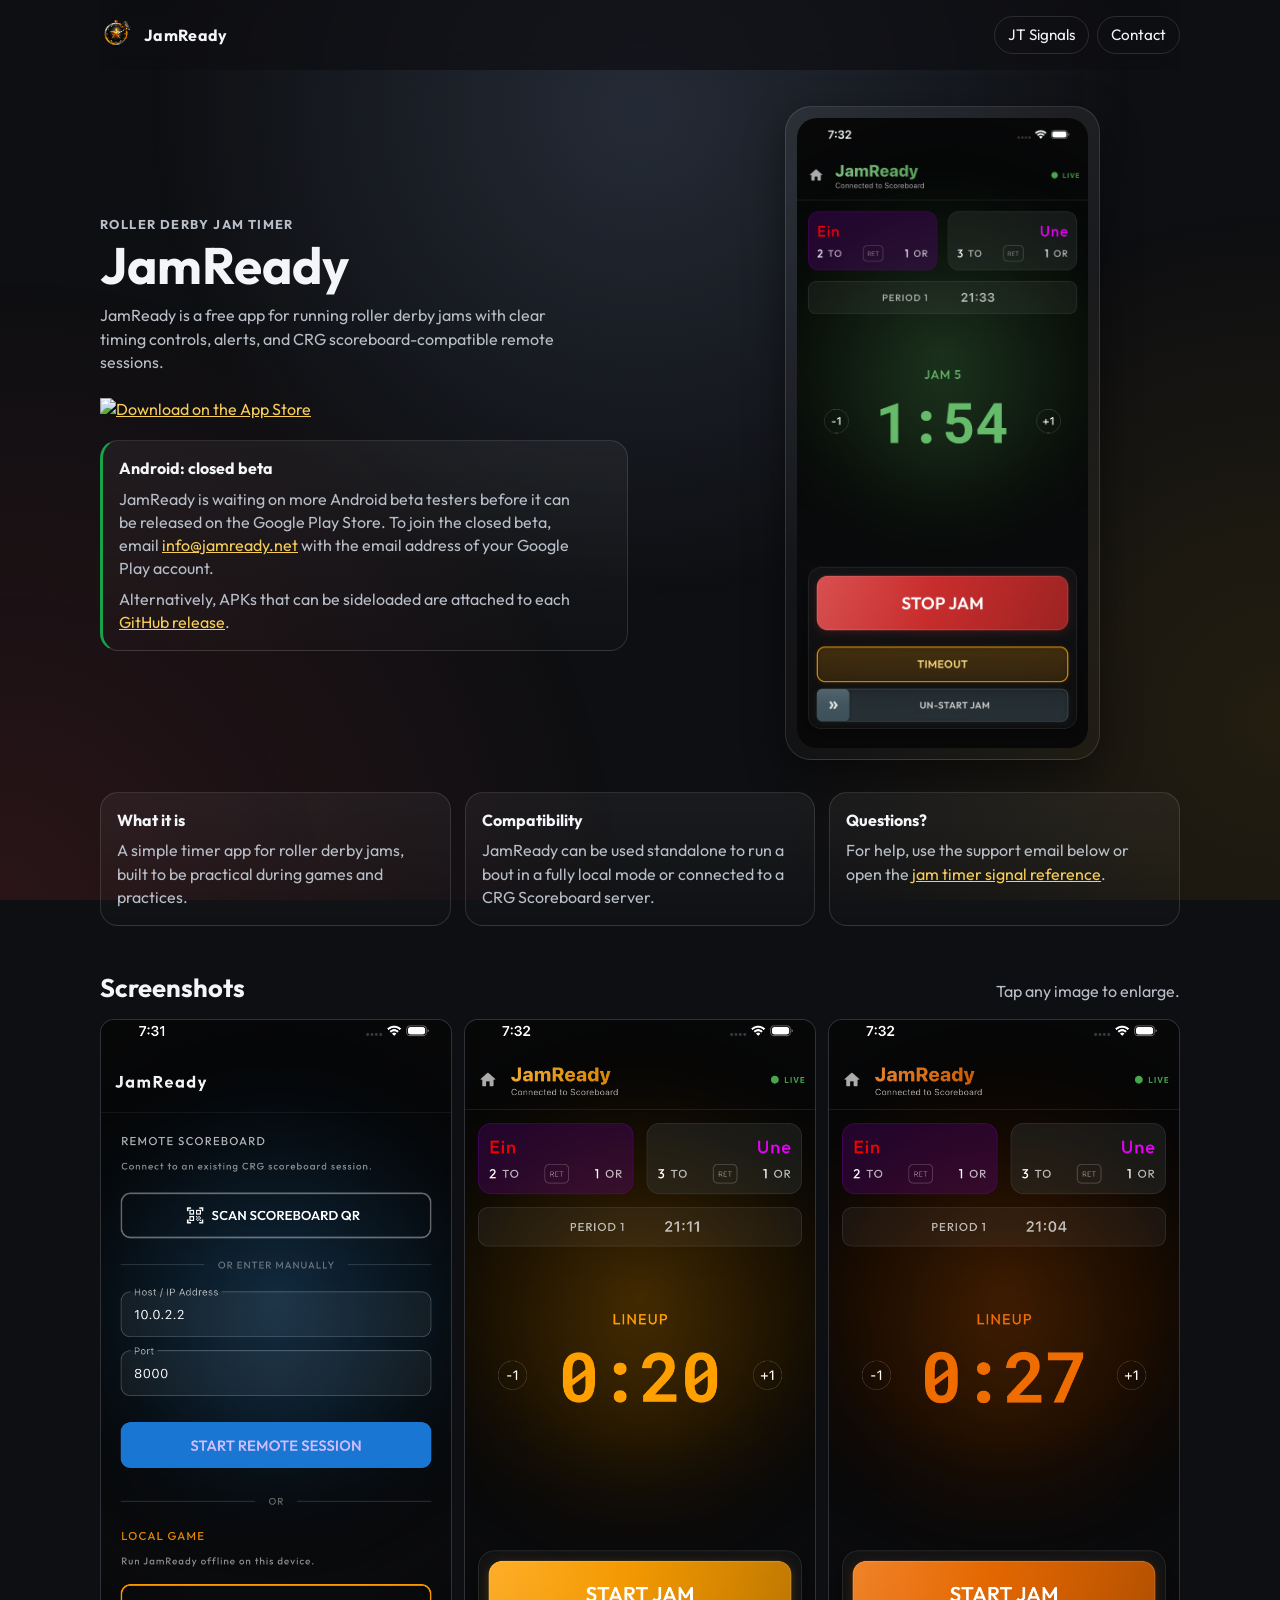
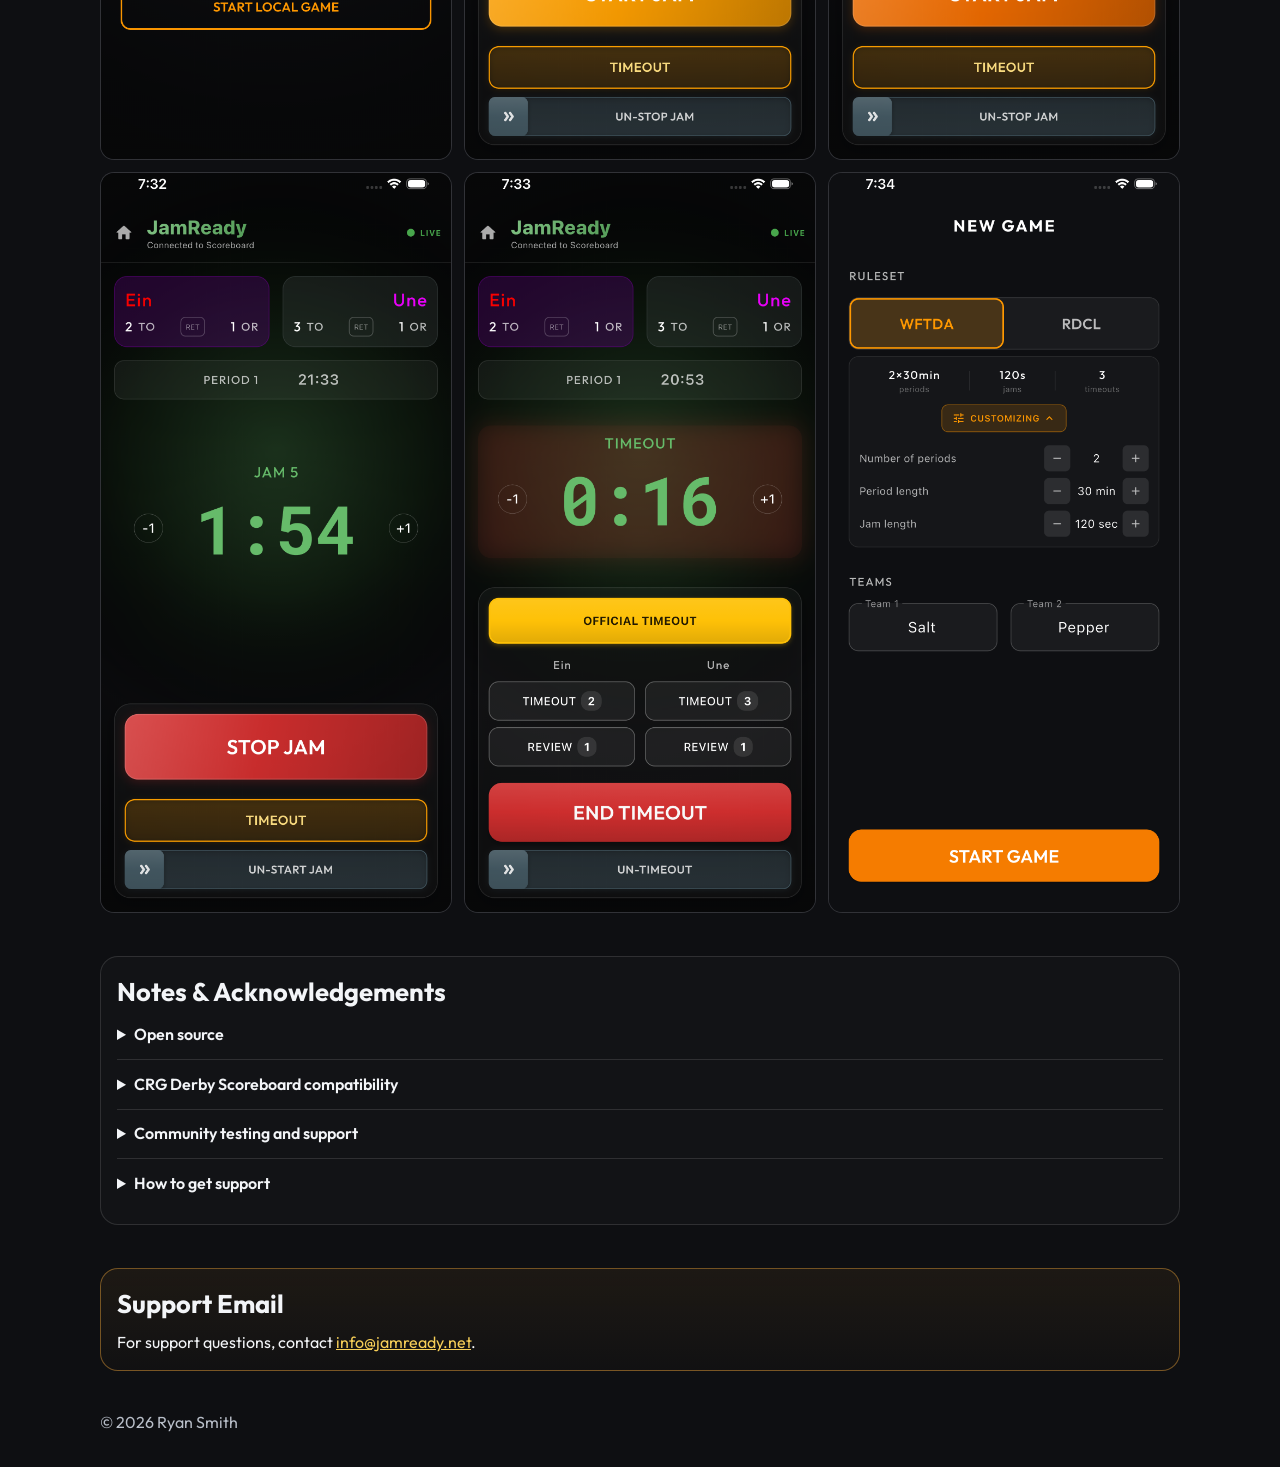
==== commit d918a8bd: "Add CRG scoreboard v2025.10, v2027.0, and v2027.1 support Add the new releases to the image build li" ====
--- a/support-page/index.html
+++ b/support-page/index.html
@@ -147,6 +147,9 @@
             <li>v2025.7</li>
             <li>v2025.8</li>
             <li>v2025.9</li>
+            <li>v2025.10</li>
+            <li>v2027.0</li>
+            <li>v2027.1</li>
           </ul>
         </details>
         <details>
